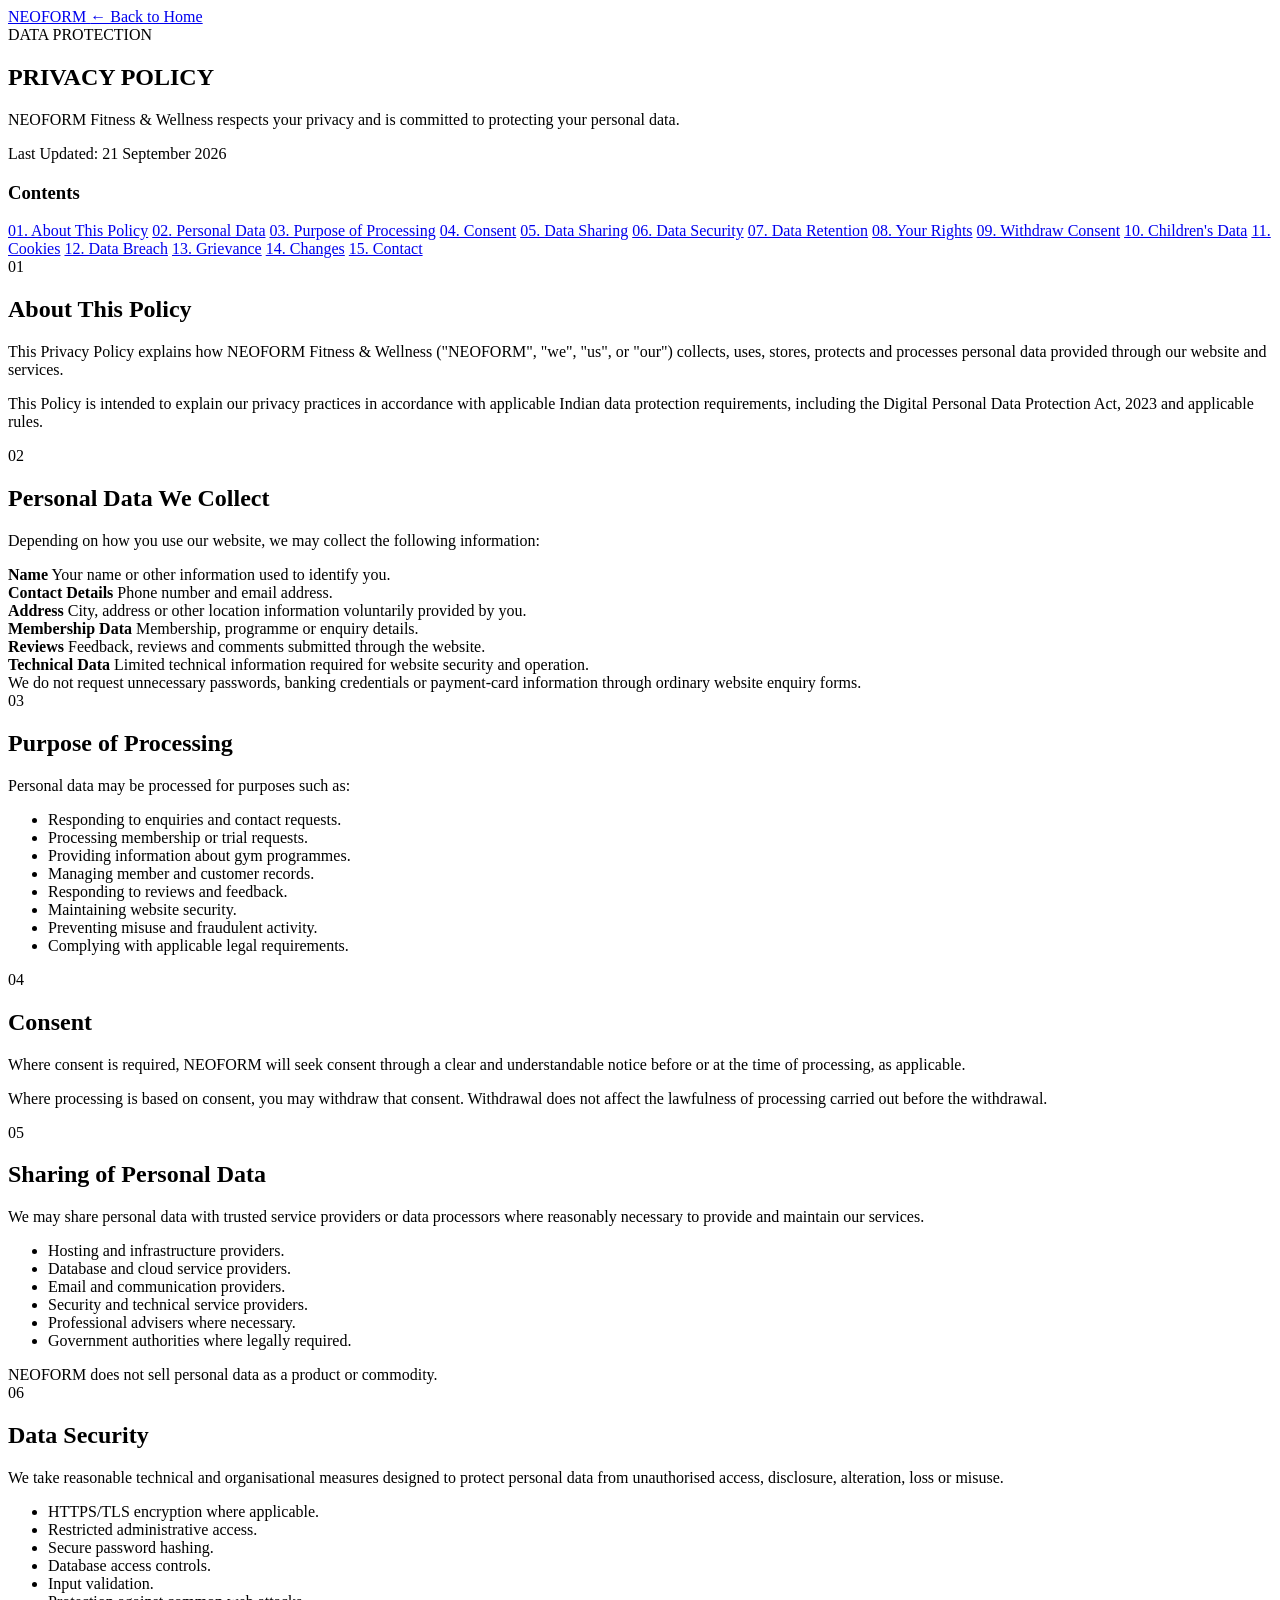
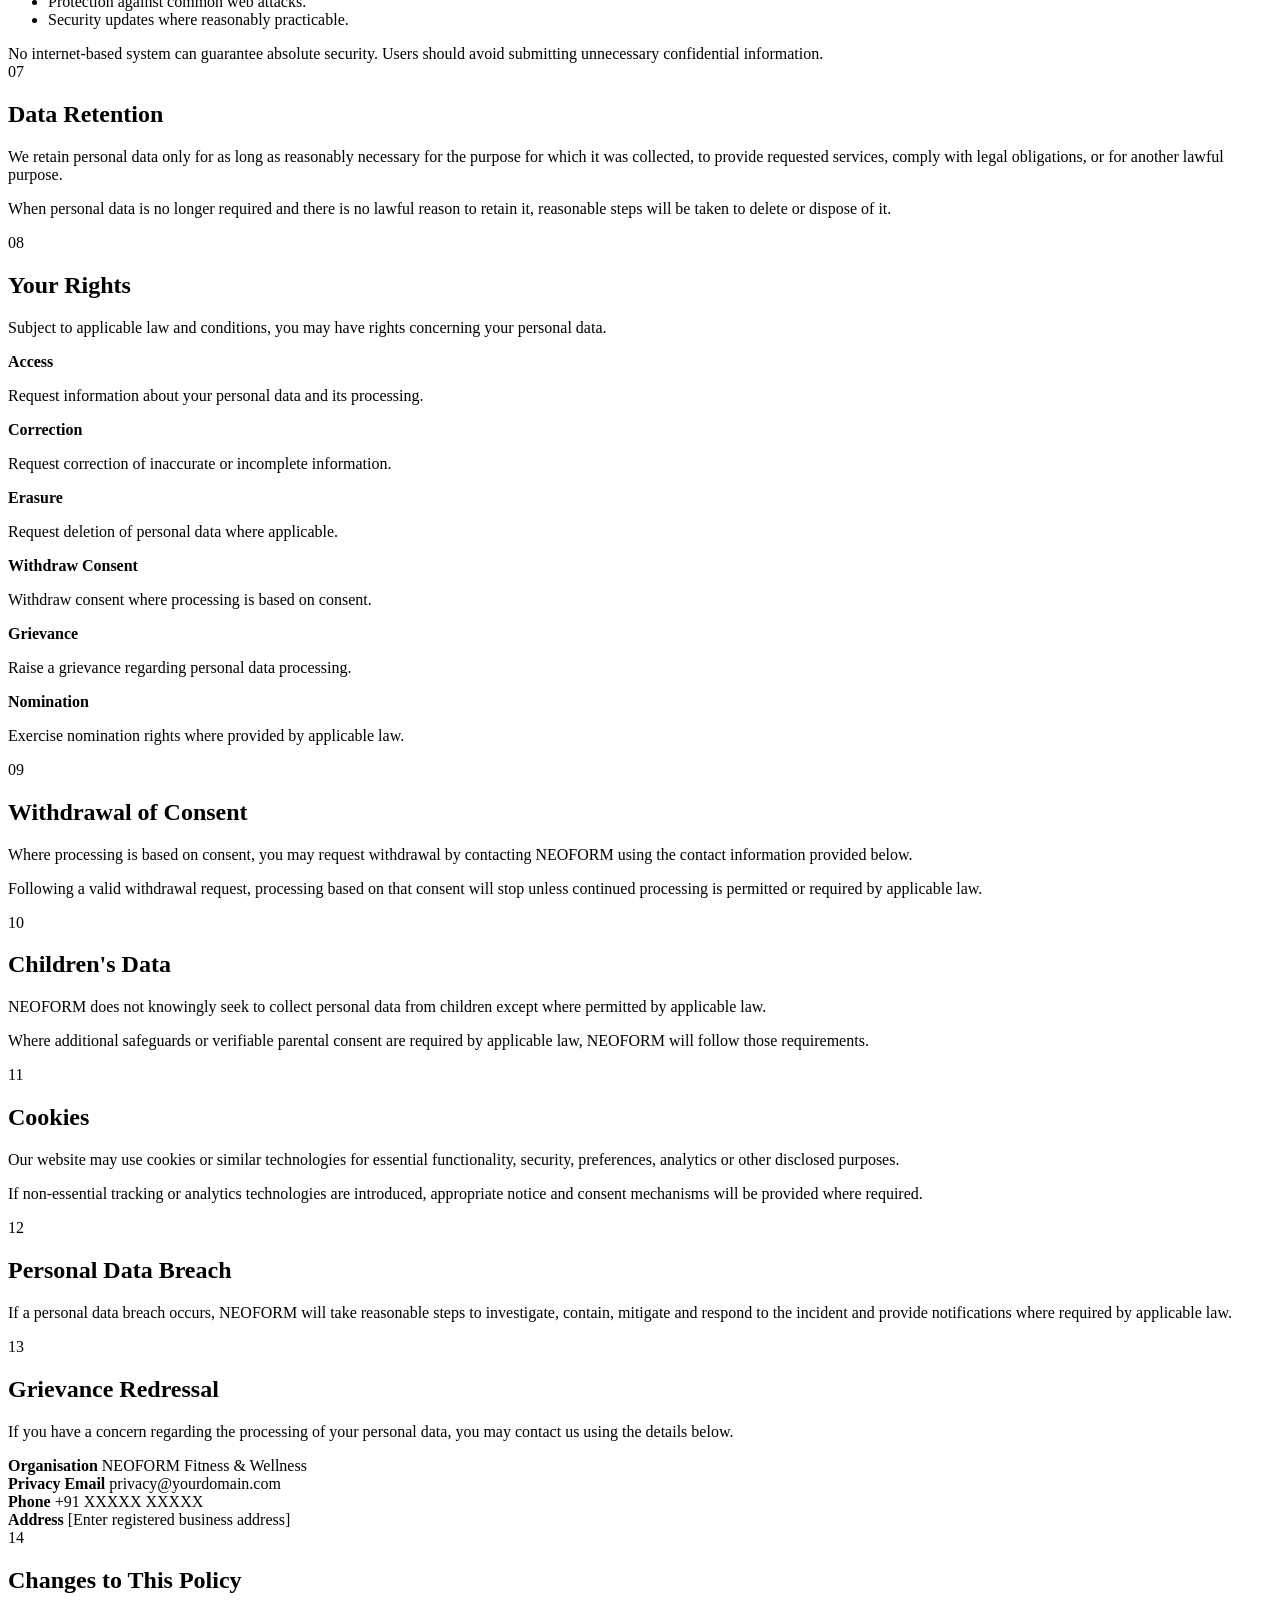
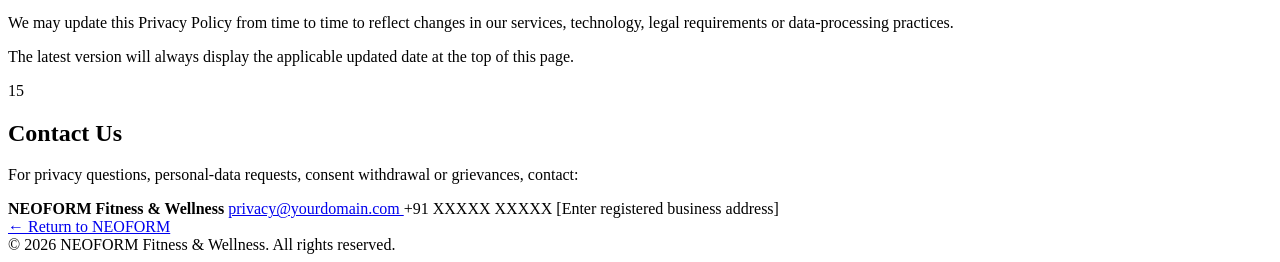
==== privacy policy.html @ d4fbeb21 "Add files via upload" ====
<!DOCTYPE html>
<html lang="en">
<head>
    <meta charset="UTF-8">
    <meta name="viewport" content="width=device-width, initial-scale=1.0">

    <title>Privacy Policy | NEOFORM</title>

    <!-- Same fonts as NEOFORM -->
    <link rel="preconnect" href="https://fonts.googleapis.com">
    <link rel="preconnect" href="https://fonts.gstatic.com" crossorigin>
    <link href="https://fonts.googleapis.com/css2?family=Inter:wght@400;500;600;700;800&family=Space+Grotesk:wght@400;500;600;700&display=swap" rel="stylesheet">

    <!-- Your existing NEOFORM CSS -->
    <link rel="stylesheet" href="css/style.css">

    <!-- Privacy page CSS -->
    <link rel="stylesheet" href="css/privacy-policy.css">
</head>

<body>

    <!-- NAVBAR -->
    <header class="nav glass privacy-nav">

        <a href="index.html" class="brand">
            <span class="brand-orb"></span>
            NEOFORM
        </a>

        <a href="index.html" class="btn btn-small privacy-back-btn">
            ← Back to Home
        </a>

    </header>


    <!-- HERO -->
    <main class="privacy-page">

        <section class="section privacy-hero">

            <div class="privacy-hero-inner">

                <span class="eyebrow">
                    DATA PROTECTION
                </span>

                <h1>
                    PRIVACY <span>POLICY</span>
                </h1>

                <p>
                    NEOFORM Fitness & Wellness respects your privacy and is
                    committed to protecting your personal data.
                </p>

                <div class="privacy-updated">
                    Last Updated: 21 September 2026
                </div>

            </div>

        </section>


        <!-- CONTENT -->
        <section class="section privacy-main">

            <div class="privacy-layout">

                <!-- TABLE OF CONTENTS -->
                <aside class="privacy-toc glass">

                    <h3>Contents</h3>

                    <a href="#about">01. About This Policy</a>
                    <a href="#data">02. Personal Data</a>
                    <a href="#purpose">03. Purpose of Processing</a>
                    <a href="#consent">04. Consent</a>
                    <a href="#sharing">05. Data Sharing</a>
                    <a href="#security">06. Data Security</a>
                    <a href="#retention">07. Data Retention</a>
                    <a href="#rights">08. Your Rights</a>
                    <a href="#withdraw">09. Withdraw Consent</a>
                    <a href="#children">10. Children's Data</a>
                    <a href="#cookies">11. Cookies</a>
                    <a href="#breach">12. Data Breach</a>
                    <a href="#grievance">13. Grievance</a>
                    <a href="#changes">14. Changes</a>
                    <a href="#contact">15. Contact</a>

                </aside>


                <!-- POLICY CONTENT -->
                <div class="privacy-content">


                    <!-- 01 -->
                    <article class="privacy-card glass" id="about">

                        <span class="privacy-number">01</span>

                        <h2>About This Policy</h2>

                        <p>
                            This Privacy Policy explains how NEOFORM Fitness &
                            Wellness ("NEOFORM", "we", "us", or "our") collects,
                            uses, stores, protects and processes personal data
                            provided through our website and services.
                        </p>

                        <p>
                            This Policy is intended to explain our privacy
                            practices in accordance with applicable Indian
                            data protection requirements, including the
                            Digital Personal Data Protection Act, 2023
                            and applicable rules.
                        </p>

                    </article>


                    <!-- 02 -->
                    <article class="privacy-card glass" id="data">

                        <span class="privacy-number">02</span>

                        <h2>Personal Data We Collect</h2>

                        <p>
                            Depending on how you use our website, we may
                            collect the following information:
                        </p>

                        <div class="privacy-grid">

                            <div class="privacy-info">
                                <strong>Name</strong>
                                <span>
                                    Your name or other information used to
                                    identify you.
                                </span>
                            </div>

                            <div class="privacy-info">
                                <strong>Contact Details</strong>
                                <span>
                                    Phone number and email address.
                                </span>
                            </div>

                            <div class="privacy-info">
                                <strong>Address</strong>
                                <span>
                                    City, address or other location information
                                    voluntarily provided by you.
                                </span>
                            </div>

                            <div class="privacy-info">
                                <strong>Membership Data</strong>
                                <span>
                                    Membership, programme or enquiry details.
                                </span>
                            </div>

                            <div class="privacy-info">
                                <strong>Reviews</strong>
                                <span>
                                    Feedback, reviews and comments submitted
                                    through the website.
                                </span>
                            </div>

                            <div class="privacy-info">
                                <strong>Technical Data</strong>
                                <span>
                                    Limited technical information required
                                    for website security and operation.
                                </span>
                            </div>

                        </div>

                        <div class="privacy-notice">
                            We do not request unnecessary passwords, banking
                            credentials or payment-card information through
                            ordinary website enquiry forms.
                        </div>

                    </article>


                    <!-- 03 -->
                    <article class="privacy-card glass" id="purpose">

                        <span class="privacy-number">03</span>

                        <h2>Purpose of Processing</h2>

                        <p>
                            Personal data may be processed for purposes such as:
                        </p>

                        <ul>
                            <li>Responding to enquiries and contact requests.</li>
                            <li>Processing membership or trial requests.</li>
                            <li>Providing information about gym programmes.</li>
                            <li>Managing member and customer records.</li>
                            <li>Responding to reviews and feedback.</li>
                            <li>Maintaining website security.</li>
                            <li>Preventing misuse and fraudulent activity.</li>
                            <li>Complying with applicable legal requirements.</li>
                        </ul>

                    </article>


                    <!-- 04 -->
                    <article class="privacy-card glass" id="consent">

                        <span class="privacy-number">04</span>

                        <h2>Consent</h2>

                        <p>
                            Where consent is required, NEOFORM will seek
                            consent through a clear and understandable
                            notice before or at the time of processing,
                            as applicable.
                        </p>

                        <p>
                            Where processing is based on consent, you may
                            withdraw that consent. Withdrawal does not affect
                            the lawfulness of processing carried out before
                            the withdrawal.
                        </p>

                    </article>


                    <!-- 05 -->
                    <article class="privacy-card glass" id="sharing">

                        <span class="privacy-number">05</span>

                        <h2>Sharing of Personal Data</h2>

                        <p>
                            We may share personal data with trusted service
                            providers or data processors where reasonably
                            necessary to provide and maintain our services.
                        </p>

                        <ul>
                            <li>Hosting and infrastructure providers.</li>
                            <li>Database and cloud service providers.</li>
                            <li>Email and communication providers.</li>
                            <li>Security and technical service providers.</li>
                            <li>Professional advisers where necessary.</li>
                            <li>Government authorities where legally required.</li>
                        </ul>

                        <div class="privacy-notice">
                            NEOFORM does not sell personal data as a product
                            or commodity.
                        </div>

                    </article>


                    <!-- 06 -->
                    <article class="privacy-card glass" id="security">

                        <span class="privacy-number">06</span>

                        <h2>Data Security</h2>

                        <p>
                            We take reasonable technical and organisational
                            measures designed to protect personal data from
                            unauthorised access, disclosure, alteration,
                            loss or misuse.
                        </p>

                        <ul>
                            <li>HTTPS/TLS encryption where applicable.</li>
                            <li>Restricted administrative access.</li>
                            <li>Secure password hashing.</li>
                            <li>Database access controls.</li>
                            <li>Input validation.</li>
                            <li>Protection against common web attacks.</li>
                            <li>Security updates where reasonably practicable.</li>
                        </ul>

                        <div class="privacy-notice warning">
                            No internet-based system can guarantee absolute
                            security. Users should avoid submitting unnecessary
                            confidential information.
                        </div>

                    </article>


                    <!-- 07 -->
                    <article class="privacy-card glass" id="retention">

                        <span class="privacy-number">07</span>

                        <h2>Data Retention</h2>

                        <p>
                            We retain personal data only for as long as
                            reasonably necessary for the purpose for which
                            it was collected, to provide requested services,
                            comply with legal obligations, or for another
                            lawful purpose.
                        </p>

                        <p>
                            When personal data is no longer required and there
                            is no lawful reason to retain it, reasonable steps
                            will be taken to delete or dispose of it.
                        </p>

                    </article>


                    <!-- 08 -->
                    <article class="privacy-card glass" id="rights">

                        <span class="privacy-number">08</span>

                        <h2>Your Rights</h2>

                        <p>
                            Subject to applicable law and conditions, you may
                            have rights concerning your personal data.
                        </p>

                        <div class="privacy-rights">

                            <div class="privacy-right">
                                <b>Access</b>
                                <p>
                                    Request information about your personal
                                    data and its processing.
                                </p>
                            </div>

                            <div class="privacy-right">
                                <b>Correction</b>
                                <p>
                                    Request correction of inaccurate or
                                    incomplete information.
                                </p>
                            </div>

                            <div class="privacy-right">
                                <b>Erasure</b>
                                <p>
                                    Request deletion of personal data where
                                    applicable.
                                </p>
                            </div>

                            <div class="privacy-right">
                                <b>Withdraw Consent</b>
                                <p>
                                    Withdraw consent where processing is
                                    based on consent.
                                </p>
                            </div>

                            <div class="privacy-right">
                                <b>Grievance</b>
                                <p>
                                    Raise a grievance regarding personal
                                    data processing.
                                </p>
                            </div>

                            <div class="privacy-right">
                                <b>Nomination</b>
                                <p>
                                    Exercise nomination rights where provided
                                    by applicable law.
                                </p>
                            </div>

                        </div>

                    </article>


                    <!-- 09 -->
                    <article class="privacy-card glass" id="withdraw">

                        <span class="privacy-number">09</span>

                        <h2>Withdrawal of Consent</h2>

                        <p>
                            Where processing is based on consent, you may
                            request withdrawal by contacting NEOFORM using
                            the contact information provided below.
                        </p>

                        <p>
                            Following a valid withdrawal request, processing
                            based on that consent will stop unless continued
                            processing is permitted or required by applicable
                            law.
                        </p>

                    </article>


                    <!-- 10 -->
                    <article class="privacy-card glass" id="children">

                        <span class="privacy-number">10</span>

                        <h2>Children's Data</h2>

                        <p>
                            NEOFORM does not knowingly seek to collect personal
                            data from children except where permitted by
                            applicable law.
                        </p>

                        <p>
                            Where additional safeguards or verifiable parental
                            consent are required by applicable law, NEOFORM
                            will follow those requirements.
                        </p>

                    </article>


                    <!-- 11 -->
                    <article class="privacy-card glass" id="cookies">

                        <span class="privacy-number">11</span>

                        <h2>Cookies</h2>

                        <p>
                            Our website may use cookies or similar technologies
                            for essential functionality, security, preferences,
                            analytics or other disclosed purposes.
                        </p>

                        <p>
                            If non-essential tracking or analytics technologies
                            are introduced, appropriate notice and consent
                            mechanisms will be provided where required.
                        </p>

                    </article>


                    <!-- 12 -->
                    <article class="privacy-card glass" id="breach">

                        <span class="privacy-number">12</span>

                        <h2>Personal Data Breach</h2>

                        <p>
                            If a personal data breach occurs, NEOFORM will take
                            reasonable steps to investigate, contain, mitigate
                            and respond to the incident and provide notifications
                            where required by applicable law.
                        </p>

                    </article>


                    <!-- 13 -->
                    <article class="privacy-card glass" id="grievance">

                        <span class="privacy-number">13</span>

                        <h2>Grievance Redressal</h2>

                        <p>
                            If you have a concern regarding the processing of
                            your personal data, you may contact us using the
                            details below.
                        </p>

                        <div class="privacy-grid">

                            <div class="privacy-info">
                                <strong>Organisation</strong>
                                <span>
                                    NEOFORM Fitness & Wellness
                                </span>
                            </div>

                            <div class="privacy-info">
                                <strong>Privacy Email</strong>
                                <span>
                                    privacy@yourdomain.com
                                </span>
                            </div>

                            <div class="privacy-info">
                                <strong>Phone</strong>
                                <span>
                                    +91 XXXXX XXXXX
                                </span>
                            </div>

                            <div class="privacy-info">
                                <strong>Address</strong>
                                <span>
                                    [Enter registered business address]
                                </span>
                            </div>

                        </div>

                    </article>


                    <!-- 14 -->
                    <article class="privacy-card glass" id="changes">

                        <span class="privacy-number">14</span>

                        <h2>Changes to This Policy</h2>

                        <p>
                            We may update this Privacy Policy from time to
                            time to reflect changes in our services,
                            technology, legal requirements or data-processing
                            practices.
                        </p>

                        <p>
                            The latest version will always display the
                            applicable updated date at the top of this page.
                        </p>

                    </article>


                    <!-- 15 -->
                    <article class="privacy-card glass" id="contact">

                        <span class="privacy-number">15</span>

                        <h2>Contact Us</h2>

                        <p>
                            For privacy questions, personal-data requests,
                            consent withdrawal or grievances, contact:
                        </p>

                        <div class="privacy-contact">

                            <strong>
                                NEOFORM Fitness & Wellness
                            </strong>

                            <a href="mailto:privacy@yourdomain.com">
                                privacy@yourdomain.com
                            </a>

                            <span>
                                +91 XXXXX XXXXX
                            </span>

                            <span>
                                [Enter registered business address]
                            </span>

                        </div>

                        <a href="index.html"
                           class="btn privacy-home-btn">
                            ← Return to NEOFORM
                        </a>

                    </article>

                </div>

            </div>

        </section>

    </main>


    <!-- FOOTER -->
    <footer class="footer privacy-footer">

        <div class="copyright">
            © 2026 NEOFORM Fitness & Wellness. All rights reserved.
        </div>

    </footer>


</body>
</html>
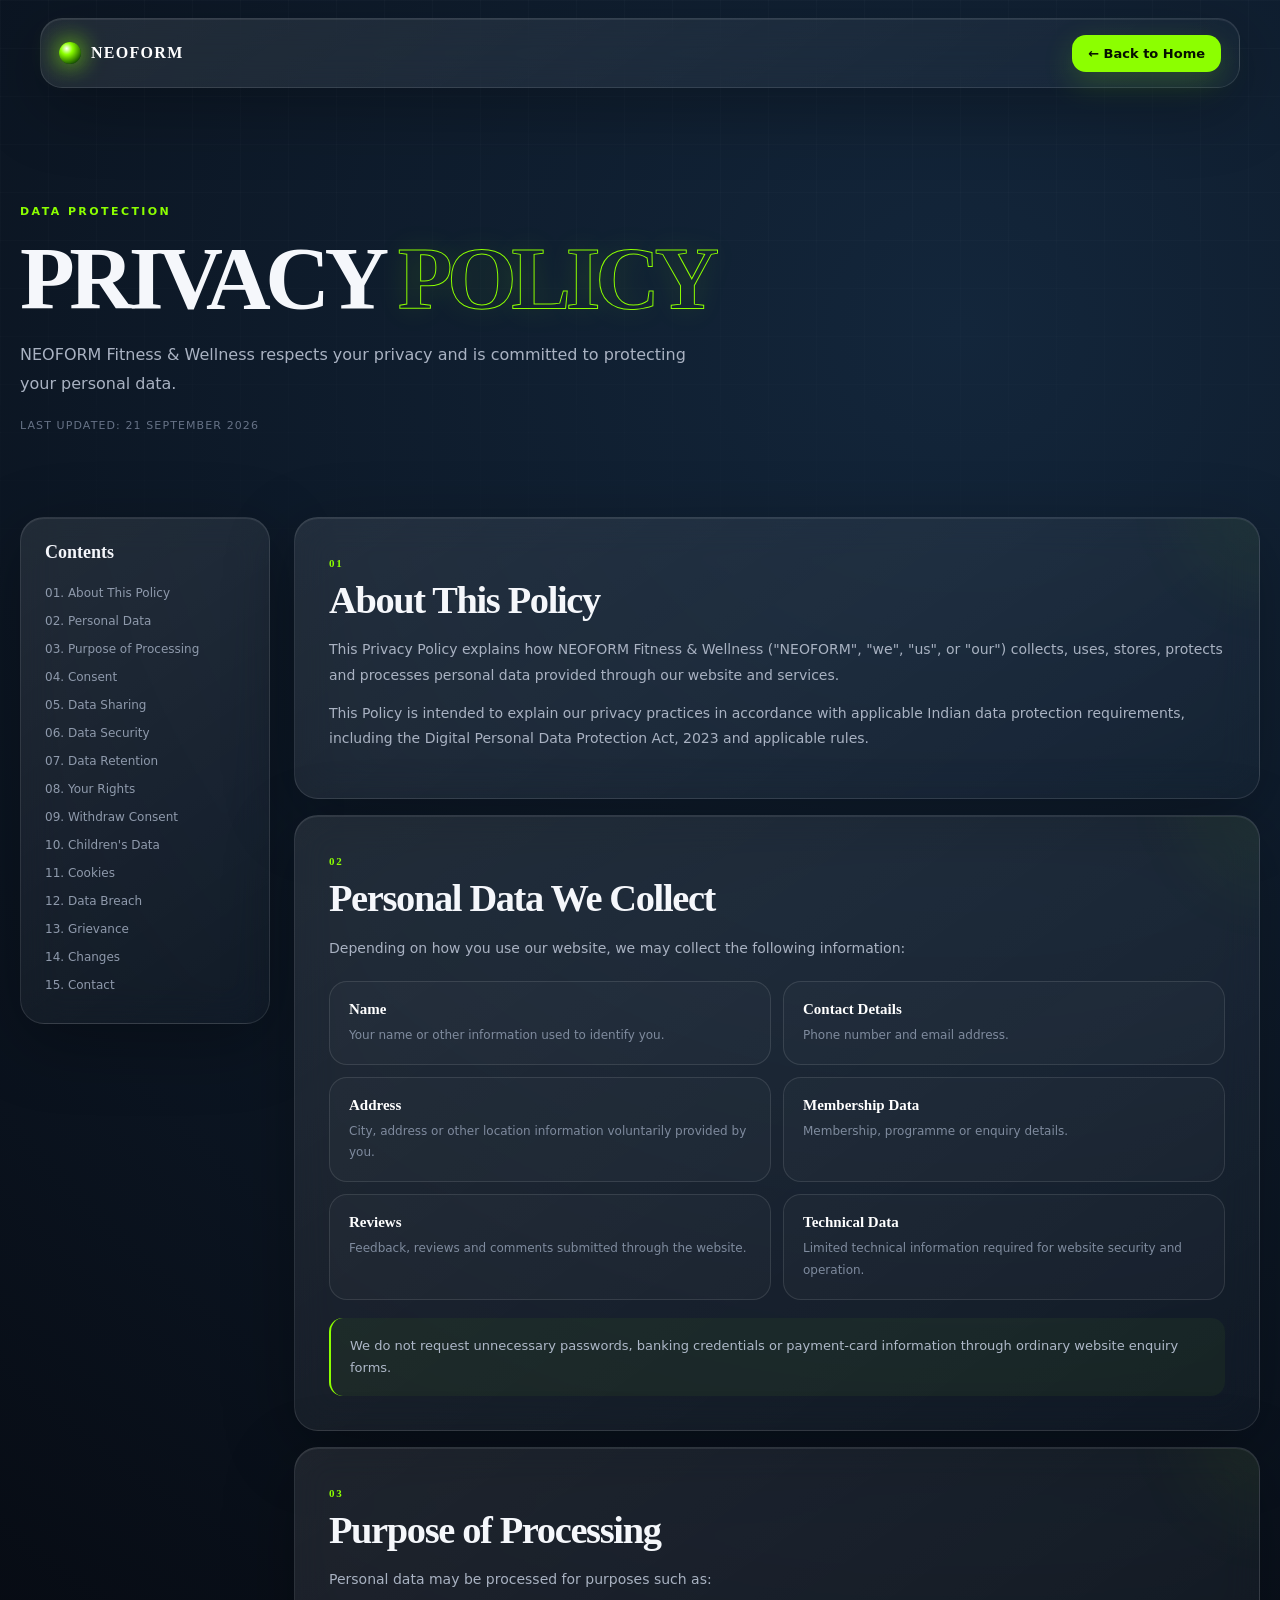
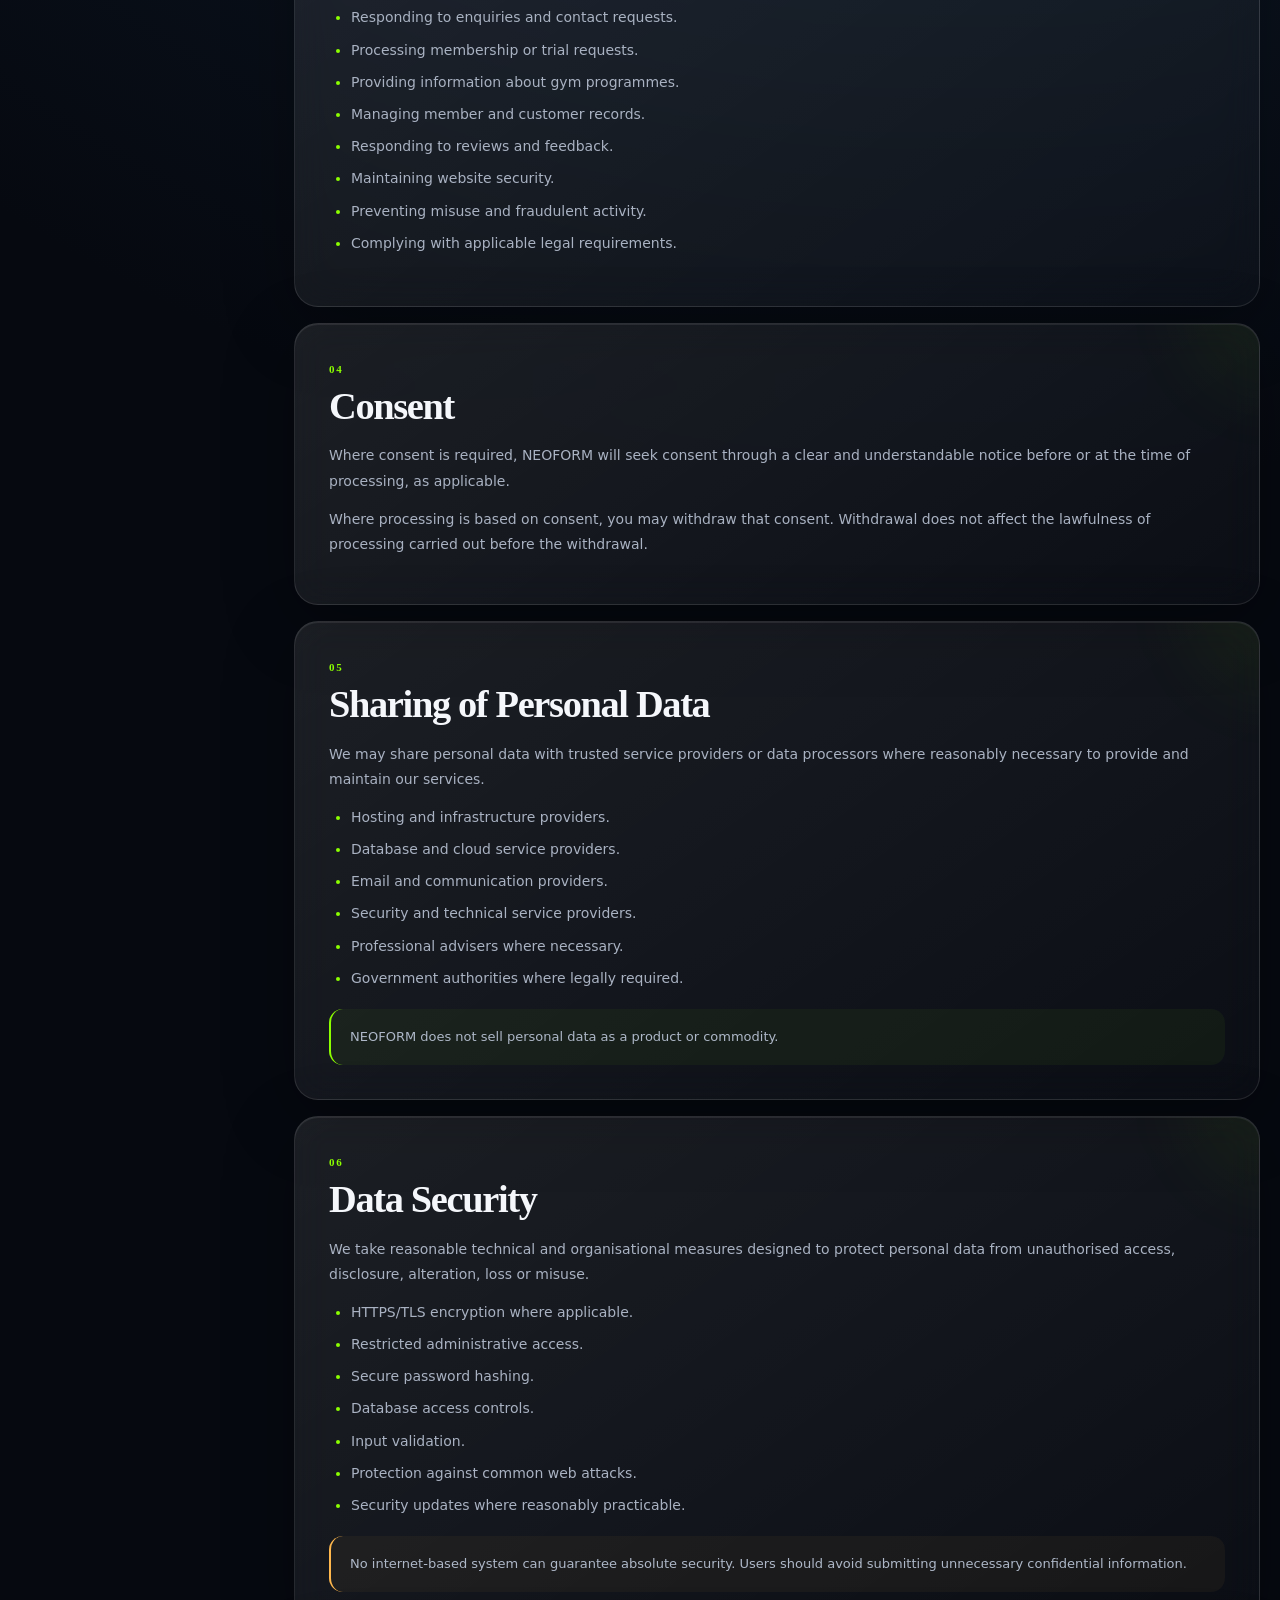
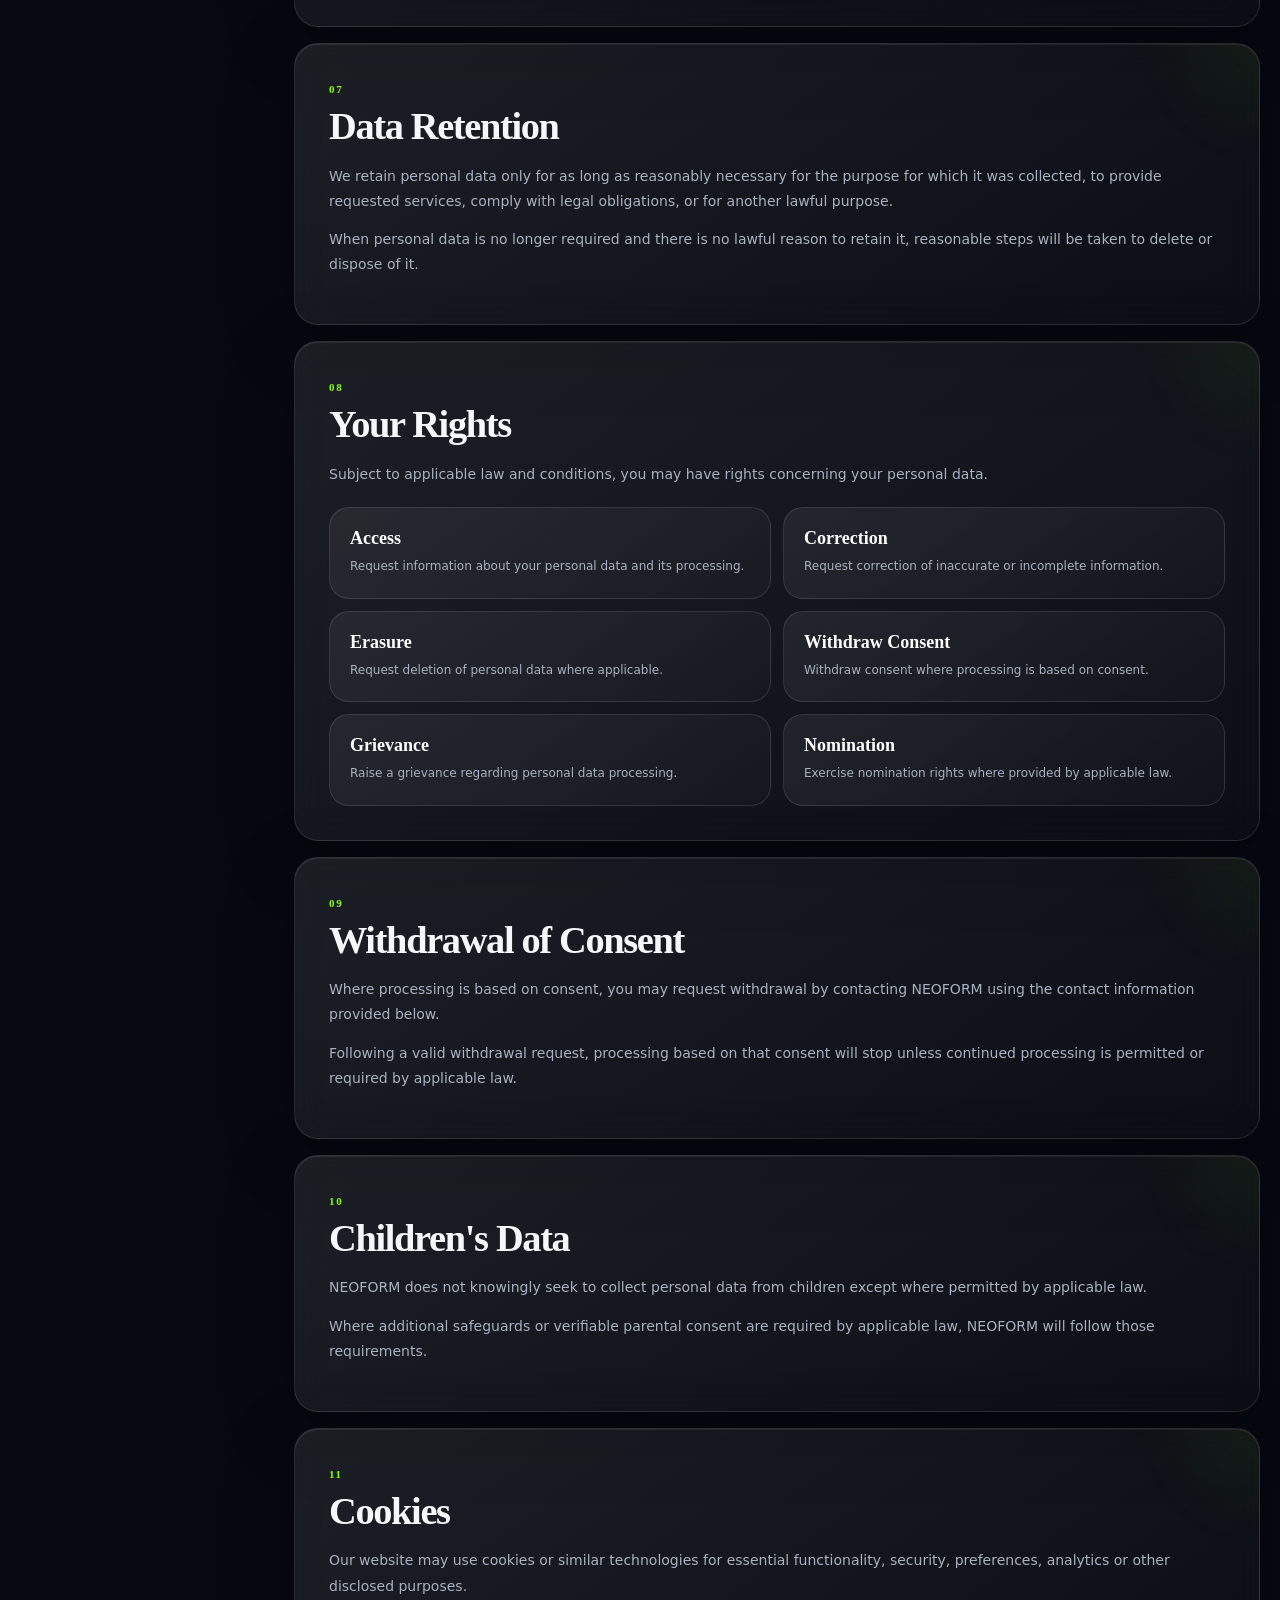
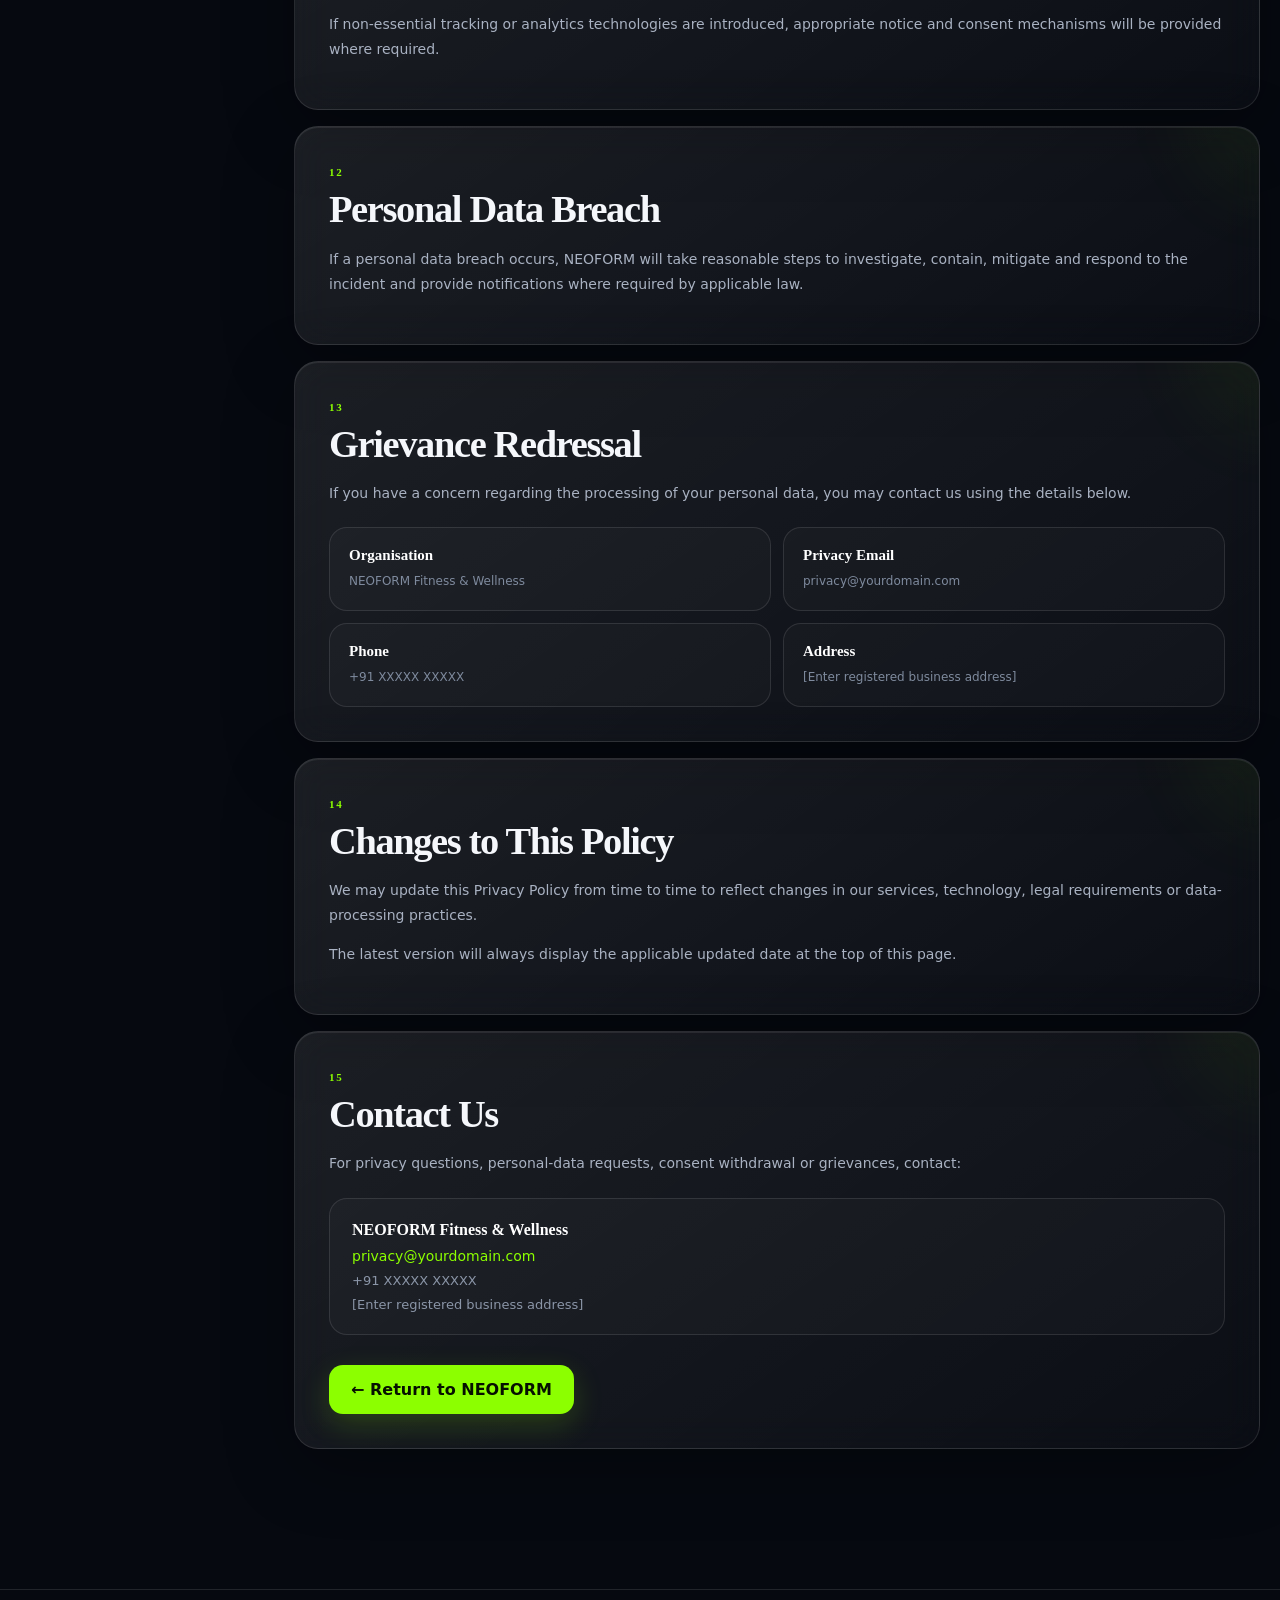
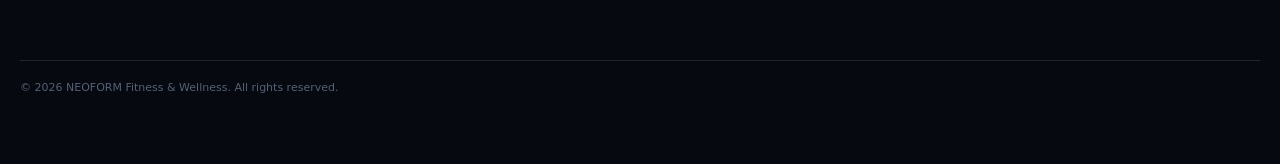
==== commit 28297280: "Update privacy policy.html" ====
--- a/privacy policy.html
+++ b/privacy policy.html
@@ -12,7 +12,7 @@
     <link href="https://fonts.googleapis.com/css2?family=Inter:wght@400;500;600;700;800&family=Space+Grotesk:wght@400;500;600;700&display=swap" rel="stylesheet">
 
     <!-- Your existing NEOFORM CSS -->
-    <link rel="stylesheet" href="css/style.css">
+    <link rel="stylesheet" href="style.css">
 
     <!-- Privacy page CSS -->
     <link rel="stylesheet" href="css/privacy-policy.css">
@@ -609,4 +609,4 @@
 
 
 </body>
-</html>+</html>
--- a/style.css
+++ b/style.css
@@ -0,0 +1,1454 @@
+:root {
+    --bg:#060910;
+    --panel:rgba(16,23,34,.58);
+    --line:rgba(255,255,255,.11);
+    --text:#f5f7fb;
+    --muted:#a9b2c2;
+    --accent:#8cff00;
+    --accent2:#00d4ff;
+    --radius:24px;
+    --max:1240px
+}
+* {
+    box-sizing:border-box
+}
+html {
+    scroll-behavior:smooth
+}
+body {
+    margin:0;
+    background:radial-gradient(circle at 75% 5%,#13263b 0,transparent 28%),var(--bg);
+    color:var(--text);
+    font-family:Inter,system-ui,sans-serif;
+    overflow-x:hidden
+}
+body:before {
+    content:"";
+    position:fixed;
+    inset:0;
+    pointer-events:none;
+    background:linear-gradient(rgba(255,255,255,.018) 1px,transparent 1px),linear-gradient(90deg,rgba(255,255,255,.018) 1px,transparent 1px);
+    background-size:48px 48px;
+    mask-image:linear-gradient(to bottom,#000,transparent 90%);
+    z-index:-1
+}
+.noise {
+    position:fixed;
+    inset:0;
+    opacity:.035;
+    pointer-events:none;
+    background-image:url("data:image/svg+xml,%3Csvg viewBox='0 0 180 180' xmlns='http://www.w3.org/2000/svg'%3E%3Cfilter id='n'%3E%3CfeTurbulence type='fractalNoise' baseFrequency='.9' numOctaves='3' stitchTiles='stitch'/%3E%3C/filter%3E%3Crect width='100%25' height='100%25' filter='url(%23n)'/%3E%3C/svg%3E")
+}
+.glass {
+    background:linear-gradient(145deg,rgba(255,255,255,.09),rgba(255,255,255,.025));
+    border:1px solid var(--line);
+    box-shadow:0 18px 70px rgba(0,0,0,.3),inset 0 1px rgba(255,255,255,.08);
+    backdrop-filter:blur(18px);
+    -webkit-backdrop-filter:blur(18px)
+}
+.nav {
+    position:fixed;
+    top:18px;
+    left:50%;
+    transform:translateX(-50%);
+    width:min(calc(100% - 32px),1200px);
+    height:70px;
+    border-radius:22px;
+    display:flex;
+    align-items:center;
+    padding:0 18px;
+    z-index:100
+}
+.brand {
+    font-family:"Space Grotesk";
+    font-weight:700;
+    letter-spacing:.08em;
+    color:#fff;
+    text-decoration:none;
+    display:flex;
+    align-items:center;
+    gap:10px
+}
+.brand-orb {
+    width:22px;
+    height:22px;
+    border-radius:50%;
+    display:inline-block;
+    background:radial-gradient(circle at 35% 30%,#fff,var(--accent) 28%,#1b5a00 75%);
+    box-shadow:0 0 24px var(--accent)
+}
+nav {
+    display:flex;
+    gap:24px;
+    margin:auto
+}
+nav a,.footer a {
+    color:#bac2d0;
+    text-decoration:none;
+    font-size:13px;
+    transition:.25s
+}
+nav a:hover,.footer a:hover {
+    color:#fff
+}
+.btn {
+    display:inline-flex;
+    align-items:center;
+    justify-content:center;
+    gap:10px;
+    border:0;
+    border-radius:14px;
+    padding:15px 22px;
+    background:var(--accent);
+    color:#061000;
+    font-weight:800;
+    text-decoration:none;
+    cursor:pointer;
+    box-shadow:0 10px 30px rgba(140,255,0,.18);
+    transition:transform .25s,box-shadow .25s
+}
+.btn:hover {
+    transform:translateY(-3px);
+    box-shadow:0 15px 35px rgba(140,255,0,.3)
+}
+.btn-small {
+    padding:11px 16px;
+    font-size:13px
+}
+.btn-outline {
+    background:transparent;
+    color:#fff;
+    border:1px solid var(--line);
+    box-shadow:none
+}
+.menu-toggle {
+    display:none;
+    background:none;
+    border:0;
+    color:#fff;
+    font-size:25px;
+    margin-left:auto
+}
+.section {
+    width:min(calc(100% - 40px),var(--max));
+    margin:auto;
+    padding:120px 0
+}
+.hero {
+    min-height:800px;
+    padding-top:150px;
+    display:grid;
+    grid-template-columns:1fr 1fr;
+    align-items:center;
+    gap:40px
+}
+.eyebrow {
+    font-size:11px;
+    letter-spacing:.22em;
+    color:var(--accent);
+    font-weight:800
+}
+.hero h1 {
+    font-family:"Space Grotesk";
+    font-size:clamp(60px,8vw,112px);
+    line-height:.9;
+    letter-spacing:-.06em;
+    margin:18px 0 28px
+}
+.hero h1 span,h2 span {
+    color:transparent;
+    -webkit-text-stroke:1px var(--accent);
+    text-shadow:0 0 30px rgba(140,255,0,.12)
+}
+.hero-copy>p {
+    max-width:590px;
+    color:var(--muted);
+    line-height:1.8;
+    font-size:17px
+}
+.hero-actions {
+    display:flex;
+    gap:25px;
+    align-items:center;
+    margin:32px 0 48px
+}
+.text-link {
+    color:#fff;
+    text-decoration:none;
+    font-weight:600
+}
+.stats {
+    display:flex;
+    gap:40px
+}
+.stats div {
+    display:flex;
+    flex-direction:column
+}
+.stats strong {
+    font-size:26px;
+    font-family:"Space Grotesk"
+}
+.stats small {
+    color:#788398;
+    margin-top:5px
+}
+.hero-visual {
+    height:650px;
+    position:relative;
+    display:grid;
+    place-items:center;
+    perspective:1200px
+}
+.hero-photo-wrap {
+    position:relative;
+    width:min(430px,82vw);
+    height:560px;
+    transform:rotateY(-9deg) rotateX(2deg);
+    transform-style:preserve-3d;
+    animation:heroFloat 7s ease-in-out infinite
+}
+.hero-photo {
+    position:absolute;
+    inset:18px;
+    border-radius:38px;
+    overflow:hidden;
+    border:1px solid rgba(255,255,255,.22);
+    box-shadow:0 35px 100px rgba(0,0,0,.62),0 0 70px rgba(140,255,0,.09);
+    transform:translateZ(18px)
+}
+.hero-photo:after {
+    content:"";
+    position:absolute;
+    inset:0;
+    background:linear-gradient(180deg,rgba(0,0,0,.03) 25%,rgba(3,8,13,.78) 100%),linear-gradient(110deg,rgba(140,255,0,.13),transparent 42%);
+    pointer-events:none
+}
+.hero-photo img {
+    width:100%;
+    height:100%;
+    object-fit:cover;
+    object-position:center;
+    filter:saturate(.9) contrast(1.06);
+    transform:scale(1.04)
+}
+.photo-shine {
+    position:absolute;
+    inset:18px;
+    border-radius:38px;
+    background:linear-gradient(125deg,rgba(255,255,255,.18),transparent 27%,transparent 68%,rgba(140,255,0,.08));
+    mix-blend-mode:screen;
+    pointer-events:none;
+    z-index:2
+}
+.hero-3d-ring {
+    position:absolute;
+    border-radius:50%;
+    border:1px solid rgba(140,255,0,.65);
+    transform-style:preserve-3d;
+    pointer-events:none;
+    z-index:3
+}
+.ring-one {
+    width:440px;
+    height:170px;
+    left:-6px;
+    top:190px;
+    transform:rotateX(68deg) rotateZ(-14deg) translateZ(80px);
+    box-shadow:0 0 25px rgba(140,255,0,.12)
+}
+.ring-two {
+    width:500px;
+    height:190px;
+    left:-36px;
+    top:165px;
+    border-color:rgba(0,212,255,.42);
+    transform:rotateX(68deg) rotateZ(12deg) translateZ(20px)
+}
+.ring-three {
+    width:390px;
+    height:145px;
+    left:25px;
+    top:210px;
+    border-color:rgba(255,255,255,.22);
+    transform:rotateX(68deg) rotateZ(27deg) translateZ(110px)
+}
+.mini-3d-cube {
+    position:absolute;
+    width:74px;
+    height:74px;
+    right:-25px;
+    top:70px;
+    transform-style:preserve-3d;
+    transform:rotateX(30deg) rotateY(40deg) rotateZ(12deg);
+    z-index:4;
+    animation:cubeSpin 10s linear infinite
+}
+.mini-3d-cube i {
+    position:absolute;
+    inset:0;
+    border:1px solid rgba(140,255,0,.6);
+    background:rgba(140,255,0,.06)
+}
+.mini-3d-cube i:nth-child(1) {
+    transform:translateZ(37px)
+}
+.mini-3d-cube i:nth-child(2) {
+    transform:rotateY(180deg) translateZ(37px)
+}
+.mini-3d-cube i:nth-child(3) {
+    transform:rotateY(90deg) translateZ(37px)
+}
+.mini-3d-cube i:nth-child(4) {
+    transform:rotateY(-90deg) translateZ(37px)
+}
+.mini-3d-cube i:nth-child(5) {
+    transform:rotateX(90deg) translateZ(37px)
+}
+.mini-3d-cube i:nth-child(6) {
+    transform:rotateX(-90deg) translateZ(37px)
+}
+.hero-glow {
+    position:absolute;
+    border-radius:50%;
+    filter:blur(55px);
+    pointer-events:none
+}
+.hero-glow-a {
+    width:220px;
+    height:220px;
+    background:rgba(140,255,0,.16);
+    right:5%;
+    top:10%
+}
+.hero-glow-b {
+    width:240px;
+    height:240px;
+    background:rgba(0,212,255,.12);
+    left:0;
+    bottom:8%
+}
+.hero-badge,.hero-metric,.hero-chip {
+    position:absolute;
+    z-index:5;
+    border-radius:18px
+}
+.hero-badge {
+    left:0;
+    top:120px;
+    padding:15px 17px;
+    display:flex;
+    gap:12px;
+    align-items:center;
+    min-width:180px
+}
+.hero-badge b {
+    display:block;
+    font-size:11px
+}
+.hero-badge small {
+    display:block;
+    color:#7f8b9e;
+    font-size:10px;
+    margin-top:4px
+}
+.hero-metric {
+    right:-10px;
+    bottom:130px;
+    padding:15px 18px;
+    display:flex;
+    align-items:center;
+    gap:12px
+}
+.hero-metric strong {
+    font:700 25px "Space Grotesk";
+    color:var(--accent)
+}
+.hero-metric span {
+    font-size:10px;
+    line-height:1.4;
+    color:#9ba5b5
+}
+.hero-metric em {
+    font-style:normal;
+    color:var(--accent);
+    font-size:18px
+}
+.hero-chip {
+    right:30px;
+    top:70px;
+    padding:9px 12px;
+    font-size:9px;
+    letter-spacing:.13em;
+    color:#dce3ee
+}
+.hero-chip span {
+    color:var(--accent);
+    margin-right:6px
+}
+.trust-strip {
+    margin-top:-20px;
+    border-radius:18px;
+    padding:14px 18px;
+    display:flex;
+    align-items:center;
+    justify-content:center;
+    gap:18px;
+    font-size:10px;
+    letter-spacing:.18em;
+    color:#9da8b9
+}
+.trust-strip i {
+    width:4px;
+    height:4px;
+    border-radius:50%;
+    background:var(--accent);
+    box-shadow:0 0 10px var(--accent)
+}
+@keyframes heroFloat {
+    0%,100% {
+        transform:rotateY(-9deg) rotateX(2deg) translateY(0)
+    }
+    50% {
+        transform:rotateY(-9deg) rotateX(2deg) translateY(-13px)
+    }
+}
+@keyframes cubeSpin {
+    to {
+        transform:rotateX(390deg) rotateY(400deg) rotateZ(12deg)
+    }
+}
+.section-heading {
+    display:grid;
+    grid-template-columns:1fr 360px;
+    gap:50px;
+    align-items:end;
+    margin-bottom:48px
+}
+.section-heading h2 {
+    font:700 clamp(40px,5vw,72px)/.95 "Space Grotesk";
+    letter-spacing:-.04em;
+    margin:15px 0 0
+}
+.section-heading>p {
+    color:var(--muted);
+    line-height:1.7
+}
+.feature-grid,.program-grid,.plans {
+    display:grid;
+    grid-template-columns:repeat(3,1fr);
+    gap:18px
+}
+.feature {
+    padding:30px;
+    border-radius:var(--radius);
+    min-height:220px
+}
+.icon {
+    font-size:28px;
+    color:var(--accent);
+    margin-bottom:40px
+}
+.feature h3,.program-card h3,.plan h3 {
+    font-family:"Space Grotesk";
+    font-size:23px;
+    margin:0 0 10px
+}
+.feature p,.program-card p,.plan p {
+    color:var(--muted);
+    line-height:1.65;
+    font-size:14px
+}
+.program-grid {
+    grid-template-columns:repeat(4,1fr)
+}
+.program-card {
+    padding:26px;
+    min-height:300px;
+    border-radius:var(--radius);
+    display:flex;
+    flex-direction:column;
+    transition:.3s
+}
+.program-card:hover {
+    transform:translateY(-8px);
+    border-color:rgba(140,255,0,.35)
+}
+.program-card>span {
+    color:#697386;
+    font-size:12px
+}
+.program-card h3 {
+    margin-top:auto;
+    font-size:27px
+}
+.program-card a {
+    color:var(--accent);
+    text-decoration:none;
+    font-size:13px;
+    font-weight:700
+}
+.program-card.active {
+    background:linear-gradient(145deg,rgba(140,255,0,.14),rgba(255,255,255,.035));
+    border-color:rgba(140,255,0,.3)
+}
+.dark-panel {
+    width:100%;
+    max-width:none;
+    padding-left:max(20px,calc((100vw - var(--max))/2));
+    padding-right:max(20px,calc((100vw - var(--max))/2));
+    background:linear-gradient(180deg,rgba(255,255,255,.025),transparent)
+}
+.equipment-layout {
+    display:grid;
+    grid-template-columns:1.1fr .9fr;
+    gap:50px
+}
+.equipment-stage {
+    height:510px;
+    border:1px solid var(--line);
+    border-radius:30px;
+    position:relative;
+    overflow:hidden;
+    background:radial-gradient(circle at 50% 30%,rgba(140,255,0,.12),transparent 35%),#080d15;
+    perspective:800px
+}
+.floor-grid {
+    position:absolute;
+    inset:55% -10% -20%;
+    background:linear-gradient(rgba(255,255,255,.06) 1px,transparent 1px),linear-gradient(90deg,rgba(255,255,255,.06) 1px,transparent 1px);
+    background-size:35px 35px;
+    transform:perspective(400px) rotateX(55deg)
+}
+.machine {
+    position:absolute;
+    width:120px;
+    height:250px;
+    bottom:90px;
+    border:4px solid #687283;
+    border-radius:10px 10px 20px 20px;
+    transform:skewY(-7deg);
+    box-shadow:0 30px 30px #000
+}
+.machine:before {
+    content:"";
+    position:absolute;
+    width:7px;
+    height:130px;
+    background:#8b95a6;
+    left:50px;
+    top:55px
+}
+.machine .bar {
+    position:absolute;
+    width:170px;
+    height:8px;
+    background:#aab2bf;
+    top:25px;
+    left:-28px;
+    border-radius:10px
+}
+.machine .seat {
+    position:absolute;
+    width:70px;
+    height:20px;
+    background:#222b38;
+    bottom:65px;
+    left:25px;
+    border-radius:8px
+}
+.machine .weight {
+    position:absolute;
+    width:25px;
+    height:100px;
+    background:repeating-linear-gradient(to bottom,#252d39 0 9px,#707a89 10px 12px);
+    right:-30px;
+    top:55px
+}
+.machine-one {
+    left:16%;
+    transform:skewY(-7deg) rotateY(12deg)
+}
+.machine-two {
+    left:43%;
+    height:290px;
+    bottom:100px;
+    transform:scale(1.15) skewY(-7deg)
+}
+.machine-three {
+    right:13%;
+    height:210px;
+    transform:skewY(-7deg) rotateY(-12deg)
+}
+.equipment-list {
+    display:grid;
+    gap:12px
+}
+.equip-item {
+    border-radius:20px;
+    padding:23px;
+    display:grid;
+    grid-template-columns:40px 1fr 30px;
+    align-items:center;
+    gap:14px
+}
+.equip-item>b {
+    color:#697386;
+    font-size:12px
+}
+.equip-item h3 {
+    margin:0 0 5px;
+    font-size:17px
+}
+.equip-item p {
+    margin:0;
+    color:#778398;
+    font-size:12px
+}
+.equip-item>span {
+    color:var(--accent)
+}
+.gallery {
+    display:grid;
+    grid-template-columns:repeat(12,1fr);
+    grid-auto-rows:180px;
+    gap:14px
+}
+.gallery img {
+    width:100%;
+    height:100%;
+    object-fit:cover;
+    border-radius:20px;
+    filter:saturate(.75);
+    transition:.4s
+}
+.gallery img:hover {
+    transform:scale(1.02);
+    filter:saturate(1.1)
+}
+.gallery img:nth-child(1) {
+    grid-column:span 6;
+    grid-row:span 2
+}
+.gallery img:nth-child(2),.gallery img:nth-child(3) {
+    grid-column:span 3;
+    grid-row:span 1
+}
+.gallery img:nth-child(4),.gallery img:nth-child(5),.gallery img:nth-child(6) {
+    grid-column:span 2
+}
+.plans {
+    grid-template-columns:repeat(3,1fr);
+    align-items:stretch
+}
+.plan {
+    border-radius:26px;
+    padding:34px;
+    position:relative
+}
+.plan.featured {
+    border-color:rgba(140,255,0,.35);
+    background:linear-gradient(145deg,rgba(140,255,0,.12),rgba(255,255,255,.035))
+}
+.tag {
+    position:absolute;
+    right:20px;
+    top:20px;
+    font-size:9px;
+    letter-spacing:.12em;
+    padding:7px 9px;
+    background:var(--accent);
+    color:#091000;
+    border-radius:20px;
+    font-weight:800
+}
+.plan h3 {
+    font-size:44px;
+    margin:28px 0 5px
+}
+.plan h3 span {
+    font-size:14px;
+    color:#8490a2;
+    -webkit-text-stroke:0;
+    text-shadow:none
+}
+.plan ul {
+    list-style:none;
+    padding:15px 0 25px;
+    margin:0;
+    display:grid;
+    gap:14px
+}
+.plan li {
+    font-size:13px;
+    color:#c5ccd8
+}
+.plan li:before {
+    content:"✓";
+    color:var(--accent);
+    margin-right:10px
+}
+.plan .btn {
+    width:100%
+}
+.join-section {
+    padding-bottom:80px
+}
+.join-card {
+    padding:55px;
+    border-radius:32px;
+    display:grid;
+    grid-template-columns:1fr 1fr;
+    gap:60px
+}
+.join-card h2 {
+    font:700 clamp(42px,5vw,68px)/.95 "Space Grotesk";
+    margin:18px 0
+}
+.join-card>div>p {
+    color:var(--muted);
+    line-height:1.7
+}
+.join-card form {
+    display:grid;
+    grid-template-columns:1fr 1fr;
+    gap:15px
+}
+label {
+    font-size:12px;
+    color:#aeb7c7;
+    display:grid;
+    gap:8px
+}
+label:first-child,label:nth-child(3) {
+    grid-column:span 2
+}
+input,select {
+    width:100%;
+    border:1px solid var(--line);
+    background:rgba(0,0,0,.22);
+    color:#fff;
+    border-radius:12px;
+    padding:14px;
+    outline:none
+}
+input:focus,select:focus {
+    border-color:var(--accent)
+}
+form .btn {
+    grid-column:span 2
+}
+.form-note {
+    grid-column:span 2;
+    font-size:11px;
+    color:#667286;
+    margin:0
+}
+.form-note+div {
+    grid-column:span 2
+}
+.footer {
+    border-top:1px solid var(--line);
+    padding:70px max(20px,calc((100vw - var(--max))/2));
+    display:grid;
+    grid-template-columns:2fr 1fr 1fr 1fr;
+    gap:30px;
+    position:relative
+}
+.footer p {
+    color:#748095;
+    font-size:12px;
+    line-height:1.7
+}
+.footer h4 {
+    font-size:12px;
+    margin:0 0 15px
+}
+.footer>div>a:not(.brand) {
+    display:block;
+    margin:10px 0
+}
+.copyright {
+    grid-column:1/-1;
+    border-top:1px solid var(--line);
+    padding-top:20px;
+    color:#566174;
+    font-size:11px
+}
+@keyframes float {
+    0%,100% {
+        transform:rotateX(60deg) rotateZ(-30deg) translateY(0)
+    }
+    50% {
+        transform:rotateX(60deg) rotateZ(-30deg) translateY(-18px)
+    }
+}
+@keyframes pulse {
+    50% {
+        box-shadow:0 0 0 12px rgba(140,255,0,0)
+    }
+}
+@media(max-width:900px) {
+    .nav {
+        height:62px
+    }
+    .menu-toggle {
+        display:block
+    }
+    .nav nav {
+        display:none;
+        position:absolute;
+        top:72px;
+        left:0;
+        right:0;
+        margin:0;
+        padding:18px;
+        border-radius:20px;
+        background:rgba(7,11,18,.94);
+        border:1px solid var(--line);
+        flex-direction:column
+    }
+    .nav nav.open {
+        display:flex
+    }
+    .nav-cta {
+        display:none
+    }
+    .hero {
+        grid-template-columns:1fr;
+        min-height:auto;
+        padding-top:140px
+    }
+    .hero-visual {
+        height:500px
+    }
+    .section-heading,.join-card {
+        grid-template-columns:1fr
+    }
+    .feature-grid,.plans {
+        grid-template-columns:1fr
+    }
+    .program-grid {
+        grid-template-columns:1fr 1fr
+    }
+    .equipment-layout {
+        grid-template-columns:1fr
+    }
+    .join-card form {
+        grid-template-columns:1fr
+    }
+    .join-card form label,.join-card form .btn,.join-card .form-note,.join-card form #formStatus {
+        grid-column:auto
+    }
+    .gallery {
+        grid-auto-rows:150px
+    }
+    .gallery img:nth-child(1) {
+        grid-column:span 12
+    }
+    .gallery img:nth-child(2),.gallery img:nth-child(3) {
+        grid-column:span 6
+    }
+    .gallery img:nth-child(n+4) {
+        grid-column:span 4
+    }
+    .footer {
+        grid-template-columns:1fr 1fr
+    }
+}
+@media(max-width:560px) {
+    .section {
+        width:min(calc(100% - 28px),var(--max));
+        padding:85px 0
+    }
+    .hero {
+        padding-top:115px
+    }
+    .hero h1 {
+        font-size:58px
+    }
+    .hero-actions {
+        align-items:flex-start;
+        flex-direction:column
+    }
+    .stats {
+        gap:22px
+    }
+    .hero-visual {
+        height:390px
+    }
+    .scene {
+        width:300px;
+        height:300px;
+        transform:scale(.75) rotateX(60deg) rotateZ(-30deg)
+    }
+    .float-card {
+        right:0;
+        bottom:15px
+    }
+    .program-grid {
+        grid-template-columns:1fr
+    }
+    .equipment-stage {
+        height:390px
+    }
+    .machine {
+        transform:scale(.7)
+    }
+    .machine-one {
+        left:3%
+    }
+    .machine-two {
+        left:35%
+    }
+    .machine-three {
+        right:0
+    }
+    .gallery {
+        grid-auto-rows:130px
+    }
+    .gallery img:nth-child(2),.gallery img:nth-child(3),.gallery img:nth-child(n+4) {
+        grid-column:span 6
+    }
+    .footer {
+        grid-template-columns:1fr
+    }
+    .copyright {
+        grid-column:auto
+    }
+    .join-card {
+        padding:28px
+    }
+    .section-heading h2 {
+        font-size:43px
+    }
+}
+.feature,.program-card,.plan,.equip-item {
+    transition:transform .35s ease,border-color .35s ease,background .35s ease,box-shadow .35s ease
+}
+.feature:hover,.equip-item:hover {
+    transform:translateY(-5px);
+    border-color:rgba(140,255,0,.24);
+    box-shadow:0 22px 55px rgba(0,0,0,.25)
+}
+.btn:active {
+    transform:translateY(0) scale(.98)
+}
+::selection {
+    background:var(--accent);
+    color:#071000
+}
+@media(max-width:900px) {
+    .hero-visual {
+        height:560px
+    }
+    .hero-badge {
+        left:2%
+    }
+    .hero-metric {
+        right:0
+    }
+    .hero-chip {
+        right:8%
+    }
+    .trust-strip {
+        margin-top:5px;
+        flex-wrap:wrap
+    }
+}
+@media(max-width:560px) {
+    .hero-visual {
+        height:455px
+    }
+    .hero-photo-wrap {
+        height:390px;
+        width:290px
+    }
+    .hero-photo {
+        inset:12px;
+        border-radius:28px
+    }
+    .photo-shine {
+        inset:12px;
+        border-radius:28px
+    }
+    .hero-3d-ring {
+        display:none
+    }
+    .hero-badge {
+        left:0;
+        top:35px
+    }
+    .hero-metric {
+        right:-2px;
+        bottom:45px
+    }
+    .hero-chip {
+        right:0;
+        top:5px
+    }
+    .mini-3d-cube {
+        width:52px;
+        height:52px;
+        right:-8px;
+        top:50px
+    }
+    .mini-3d-cube i:nth-child(1) {
+        transform:translateZ(26px)
+    }
+    .mini-3d-cube i:nth-child(2) {
+        transform:rotateY(180deg) translateZ(26px)
+    }
+    .mini-3d-cube i:nth-child(3) {
+        transform:rotateY(90deg) translateZ(26px)
+    }
+    .mini-3d-cube i:nth-child(4) {
+        transform:rotateY(-90deg) translateZ(26px)
+    }
+    .mini-3d-cube i:nth-child(5) {
+        transform:rotateX(90deg) translateZ(26px)
+    }
+    .mini-3d-cube i:nth-child(6) {
+        transform:rotateX(-90deg) translateZ(26px)
+    }
+    .trust-strip {
+        font-size:8px;
+        gap:9px
+    }
+}
+
+
+
+
+
+/* =========================================================
+   NEOFORM — PRIVACY POLICY PAGE
+   Uses the existing NEOFORM design system
+   ========================================================= */
+
+.privacy-page {
+    padding-top: 90px;
+}
+
+
+/* =========================
+   NAVBAR
+   ========================= */
+
+.privacy-nav {
+    justify-content: space-between;
+}
+
+.privacy-back-btn {
+    margin-left: auto;
+}
+
+
+/* =========================
+   HERO
+   ========================= */
+
+.privacy-hero {
+    min-height: auto;
+    padding-top: 110px;
+    padding-bottom: 65px;
+}
+
+.privacy-hero-inner {
+    max-width: 900px;
+}
+
+.privacy-hero h1 {
+    font-family: "Space Grotesk";
+    font-size: clamp(52px, 7vw, 92px);
+    line-height: .92;
+    letter-spacing: -.06em;
+    margin: 18px 0 22px;
+}
+
+.privacy-hero h1 span {
+    color: transparent;
+    -webkit-text-stroke: 1px var(--accent);
+    text-shadow: 0 0 30px rgba(140,255,0,.12);
+}
+
+.privacy-hero p {
+    max-width: 700px;
+    color: var(--muted);
+    line-height: 1.8;
+    font-size: 16px;
+}
+
+.privacy-updated {
+    color: #667286;
+    font-size: 11px;
+    letter-spacing: .1em;
+    margin-top: 20px;
+    text-transform: uppercase;
+}
+
+
+/* =========================
+   MAIN LAYOUT
+   ========================= */
+
+.privacy-main {
+    padding-top: 20px;
+}
+
+.privacy-layout {
+    display: grid;
+    grid-template-columns: 250px 1fr;
+    gap: 24px;
+    align-items: start;
+}
+
+
+/* =========================
+   TABLE OF CONTENTS
+   ========================= */
+
+.privacy-toc {
+    position: sticky;
+    top: 105px;
+    border-radius: var(--radius);
+    padding: 24px;
+}
+
+.privacy-toc h3 {
+    font-family: "Space Grotesk";
+    font-size: 18px;
+    margin: 0 0 16px;
+}
+
+.privacy-toc a {
+    display: block;
+    color: #8f9aac;
+    text-decoration: none;
+    font-size: 12px;
+    padding: 7px 0;
+    transition: .25s ease;
+}
+
+.privacy-toc a:hover {
+    color: #fff;
+    transform: translateX(3px);
+}
+
+
+/* =========================
+   CONTENT
+   ========================= */
+
+.privacy-content {
+    min-width: 0;
+    display: grid;
+    gap: 16px;
+}
+
+.privacy-card {
+    position: relative;
+    border-radius: var(--radius);
+    padding: 34px;
+    overflow: hidden;
+}
+
+.privacy-card::before {
+    content: "";
+    position: absolute;
+    width: 180px;
+    height: 180px;
+    right: -100px;
+    top: -100px;
+    border-radius: 50%;
+    background: rgba(140,255,0,.035);
+    filter: blur(30px);
+    pointer-events: none;
+}
+
+.privacy-number {
+    display: inline-block;
+    color: var(--accent);
+    font-family: "Space Grotesk";
+    font-size: 11px;
+    font-weight: 700;
+    letter-spacing: .15em;
+    margin-bottom: 12px;
+}
+
+.privacy-card h2 {
+    font-family: "Space Grotesk";
+    font-size: clamp(28px, 3vw, 42px);
+    line-height: 1;
+    letter-spacing: -.035em;
+    margin: 0 0 18px;
+}
+
+.privacy-card h2::first-letter {
+    color: var(--text);
+}
+
+.privacy-card p,
+.privacy-card li {
+    color: var(--muted);
+    font-size: 14px;
+    line-height: 1.8;
+}
+
+.privacy-card p {
+    margin: 0 0 13px;
+}
+
+.privacy-card ul {
+    margin: 12px 0 16px;
+    padding-left: 22px;
+}
+
+.privacy-card li {
+    margin: 7px 0;
+}
+
+.privacy-card li::marker {
+    color: var(--accent);
+}
+
+
+/* =========================
+   INFORMATION GRID
+   ========================= */
+
+.privacy-grid {
+    display: grid;
+    grid-template-columns: repeat(2, 1fr);
+    gap: 12px;
+    margin-top: 20px;
+}
+
+.privacy-info {
+    padding: 19px;
+    border: 1px solid var(--line);
+    border-radius: 18px;
+    background: rgba(255,255,255,.025);
+    transition:
+        transform .3s ease,
+        border-color .3s ease,
+        background .3s ease;
+}
+
+.privacy-info:hover {
+    transform: translateY(-4px);
+    border-color: rgba(140,255,0,.25);
+    background: rgba(140,255,0,.035);
+}
+
+.privacy-info strong {
+    display: block;
+    color: #fff;
+    font-family: "Space Grotesk";
+    font-size: 15px;
+    margin-bottom: 6px;
+}
+
+.privacy-info span {
+    color: #7f8b9e;
+    font-size: 12px;
+    line-height: 1.6;
+}
+
+
+/* =========================
+   NOTICE BOX
+   ========================= */
+
+.privacy-notice {
+    margin-top: 18px;
+    padding: 17px 19px;
+    border-left: 2px solid var(--accent);
+    border-radius: 14px;
+    background: rgba(140,255,0,.045);
+    color: #aeb8c8;
+    font-size: 13px;
+    line-height: 1.7;
+}
+
+.privacy-notice.warning {
+    border-left-color: #ffb84d;
+    background: rgba(255,184,77,.045);
+}
+
+
+/* =========================
+   RIGHTS
+   ========================= */
+
+.privacy-rights {
+    display: grid;
+    grid-template-columns: repeat(2, 1fr);
+    gap: 12px;
+    margin-top: 20px;
+}
+
+.privacy-right {
+    padding: 20px;
+    border-radius: 20px;
+
+    background:
+        linear-gradient(
+            145deg,
+            rgba(255,255,255,.065),
+            rgba(255,255,255,.02)
+        );
+
+    border: 1px solid var(--line);
+
+    transition:
+        transform .3s ease,
+        border-color .3s ease,
+        box-shadow .3s ease;
+}
+
+.privacy-right:hover {
+    transform: translateY(-4px);
+    border-color: rgba(140,255,0,.28);
+    box-shadow: 0 18px 45px rgba(0,0,0,.22);
+}
+
+.privacy-right b {
+    font-family: "Space Grotesk";
+    font-size: 18px;
+    color: #fff;
+}
+
+.privacy-right p {
+    font-size: 12px;
+    margin: 7px 0 0;
+}
+
+
+/* =========================
+   CONTACT
+   ========================= */
+
+.privacy-contact {
+    display: grid;
+    gap: 9px;
+    margin: 22px 0;
+    padding: 22px;
+
+    border: 1px solid var(--line);
+    border-radius: 18px;
+
+    background: rgba(255,255,255,.025);
+}
+
+.privacy-contact strong {
+    font-family: "Space Grotesk";
+    color: #fff;
+}
+
+.privacy-contact a {
+    color: var(--accent);
+    text-decoration: none;
+    font-size: 14px;
+}
+
+.privacy-contact a:hover {
+    text-decoration: underline;
+}
+
+.privacy-contact span {
+    color: #8b96a8;
+    font-size: 13px;
+}
+
+.privacy-home-btn {
+    margin-top: 8px;
+}
+
+
+/* =========================
+   FOOTER
+   ========================= */
+
+.privacy-footer {
+    margin-top: 20px;
+}
+
+
+/* =========================
+   RESPONSIVE — TABLET
+   ========================= */
+
+@media (max-width: 900px) {
+
+    .privacy-page {
+        padding-top: 75px;
+    }
+
+    .privacy-hero {
+        padding-top: 90px;
+    }
+
+    .privacy-layout {
+        grid-template-columns: 1fr;
+    }
+
+    .privacy-toc {
+        position: relative;
+        top: auto;
+    }
+
+    .privacy-grid,
+    .privacy-rights {
+        grid-template-columns: 1fr;
+    }
+
+}
+
+
+/* =========================
+   RESPONSIVE — MOBILE
+   ========================= */
+
+@media (max-width: 560px) {
+
+    .privacy-page {
+        padding-top: 60px;
+    }
+
+    .privacy-hero {
+        padding-top: 65px;
+        padding-bottom: 45px;
+    }
+
+    .privacy-hero h1 {
+        font-size: 55px;
+    }
+
+    .privacy-hero p {
+        font-size: 14px;
+    }
+
+    .privacy-card {
+        padding: 23px 20px;
+    }
+
+    .privacy-card h2 {
+        font-size: 30px;
+    }
+
+    .privacy-toc {
+        padding: 20px;
+    }
+
+    .privacy-grid,
+    .privacy-rights {
+        grid-template-columns: 1fr;
+    }
+
+    .privacy-back-btn {
+        padding: 9px 12px;
+        font-size: 11px;
+    }
+
+}
